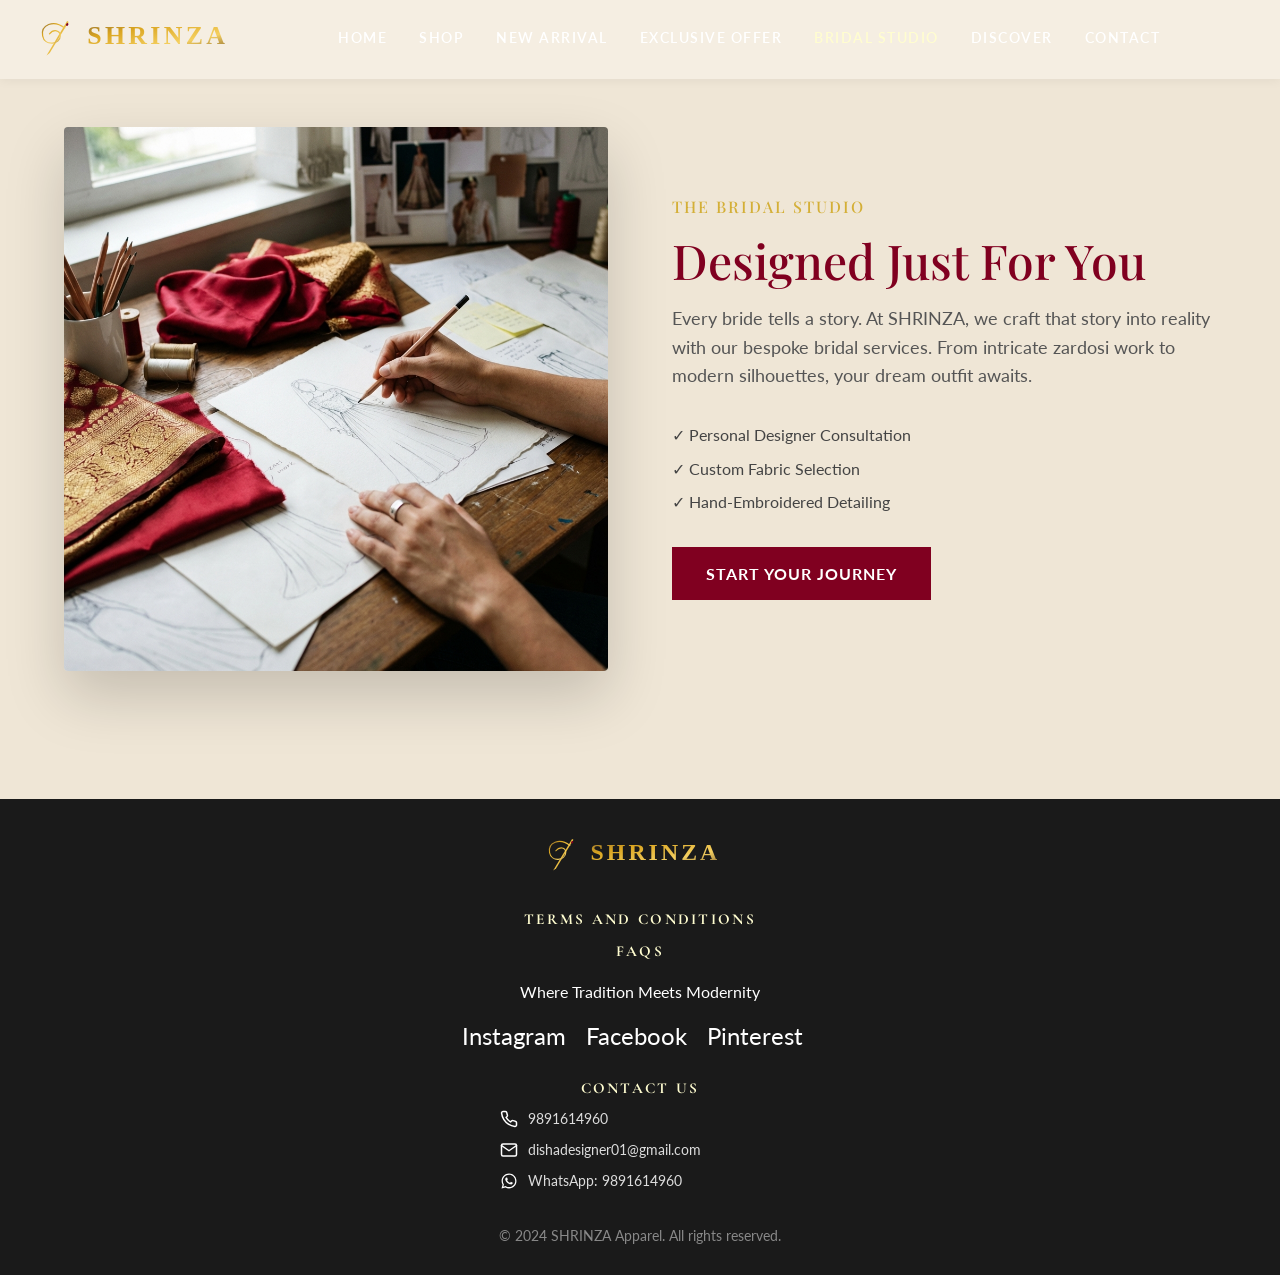
==== bridal-studio.html @ 2bb7f255 "add more images" ====
<!DOCTYPE html>
<html lang="en">

<head>
    <meta charset="UTF-8">
    <meta name="viewport" content="width=device-width, initial-scale=1.0">
    <title>SHRINZA | Bridal Studio</title>
    <meta name="description"
        content="The SHRINZA Bridal Studio — bespoke bridal couture designed just for you, from personal consultation to hand-embroidered detailing.">
    <link rel="stylesheet" href="styles/style.css">
</head>

<body>

    <!-- Navbar -->
    <nav class="navbar">
        <div class="navbar-top">
        <a href="index.html" class="logo-wrapper" style="text-decoration: none;">
            <div id="navbar-logo-svg-holder">
                <svg class="logo-symbol" viewBox="43 0 522 150" aria-label="SHRINZA Logo">
                    <defs>
                        <linearGradient id="logoGoldNav" x1="0%" y1="0%" x2="100%" y2="100%">
                            <stop offset="0%" stop-color="#8E6E34" />
                            <stop offset="30%" stop-color="#DAA520" />
                            <stop offset="70%" stop-color="#F5D061" />
                            <stop offset="100%" stop-color="#8E6E34" />
                        </linearGradient>
                    </defs>
                    <g transform="translate(28 15) scale(2.35)">
                        <path d="M42 7 L21 42 L24.2 39.7 L43.5 7.8 Z" fill="url(#logoGoldNav)" />
                        <ellipse cx="42.1" cy="10.5" rx="1.1" ry="1.5" fill="#800020"
                            transform="rotate(31 42.1 10.5)" />
                        <path d="M39.5 14 C28 5,15 11,17 22 C19 33,35 31,35 22 C35 16,28 15,24 20" fill="none"
                            stroke="url(#logoGoldNav)" stroke-width="1.25" stroke-linecap="round" />
                    </g>
                    <text x="175" y="86" fill="url(#logoGoldNav)" font-family="Georgia, 'Times New Roman', serif"
                        font-size="62" font-weight="600" letter-spacing="8">SHRINZA</text>
                    <path d="M182 105 L545 105" stroke="url(#logoGoldNav)" stroke-width="1.3" stroke-linecap="round"
                        opacity="0.75" />
                </svg>
            </div>
        </a>
        <div class="nav-links">
            <a href="index.html#hero">Home</a>
            <a href="index.html#featured">SHOP</a>
            <a href="index.html#featured">New Arrival</a>
            <a href="index.html#featured">Exclusive Offer</a>
            <a href="bridal-studio.html" class="active-link">Bridal Studio</a>
            <a href="discover.html">Discover</a>
            <a href="index.html#footer">Contact</a>
        </div>
        </div>
    </nav>

    <!-- Bridal Studio -->
    <section class="bridal-section" style="padding-top: 3rem;">
        <div class="bridal-image-container">
            <img src="assets/bridal-specialty.png" alt="Custom Bridal Design" class="bridal-image">
        </div>
        <div class="bridal-content">
            <h4 class="text-gold" style="letter-spacing: 2px; text-transform: uppercase;">The Bridal Studio</h4>
            <h2 class="text-burgundy" style="font-size: 3rem; margin: 1rem 0;">Designed Just For You</h2>
            <p style="margin-bottom: 2rem; font-size: 1.1rem; color: #555;">
                Every bride tells a story. At SHRINZA, we craft that story into reality with our bespoke bridal
                services.
                From intricate zardosi work to modern silhouettes, your dream outfit awaits.
            </p>
            <ul style="margin-bottom: 2rem; color: #444;">
                <li style="margin-bottom: 0.5rem;">✓ Personal Designer Consultation</li>
                <li style="margin-bottom: 0.5rem;">✓ Custom Fabric Selection</li>
                <li style="margin-bottom: 0.5rem;">✓ Hand-Embroidered Detailing</li>
            </ul>
            <a href="index.html#start-consultation" class="btn btn-primary">Start Your Journey</a>
        </div>
    </section>

    <!-- Footer -->
    <footer id="footer">
        <div class="footer-logo-center">
            <div class="logo-wrapper logo-footer">
                <div id="footer-logo-svg-holder">
                    <svg class="logo-symbol" viewBox="43 0 522 150" aria-label="SHRINZA Logo">
                        <defs>
                            <linearGradient id="logoGoldFooter" x1="0%" y1="0%" x2="100%" y2="100%">
                                <stop offset="0%" stop-color="#8E6E34" />
                                <stop offset="30%" stop-color="#DAA520" />
                                <stop offset="70%" stop-color="#F5D061" />
                                <stop offset="100%" stop-color="#8E6E34" />
                            </linearGradient>
                        </defs>
                        <g transform="translate(28 15) scale(2.35)">
                            <path d="M42 7 L21 42 L24.2 39.7 L43.5 7.8 Z" fill="url(#logoGoldFooter)" />
                            <ellipse cx="42.1" cy="10.5" rx="1.1" ry="1.5" fill="#800020"
                                transform="rotate(31 42.1 10.5)" />
                            <path d="M39.5 14 C28 5,15 11,17 22 C19 33,35 31,35 22 C35 16,28 15,24 20" fill="none"
                                stroke="url(#logoGoldFooter)" stroke-width="1.25" stroke-linecap="round" />
                        </g>
                        <text x="175" y="86" fill="url(#logoGoldFooter)"
                            font-family="Georgia, 'Times New Roman', serif" font-size="62" font-weight="600"
                            letter-spacing="8">SHRINZA</text>
                        <path d="M182 105 L545 105" stroke="url(#logoGoldFooter)" stroke-width="1.3"
                            stroke-linecap="round" opacity="0.75" />
                    </svg>
                </div>
            </div>
        </div>

        <div class="container">
            <div class="footer-legal-links">
                <a href="#">Terms and Conditions</a>
                <a href="#">FAQs</a>
            </div>
            <p>Where Tradition Meets Modernity</p>

            <div class="social-links">
                <a href="#">Instagram</a>
                <a href="#">Facebook</a>
                <a href="#">Pinterest</a>
            </div>

            <div class="footer-contact" style="max-width: 280px; margin: 1.5rem auto 0;">
                <h4>Contact Us</h4>
                <a href="tel:+919891614960" class="footer-contact-item">
                    <svg viewBox="0 0 24 24" width="18" height="18" fill="none" stroke="currentColor"
                        stroke-width="2" stroke-linecap="round" stroke-linejoin="round">
                        <path
                            d="M22 16.92v3a2 2 0 0 1-2.18 2 19.79 19.79 0 0 1-8.63-3.07 19.5 19.5 0 0 1-6-6 19.79 19.79 0 0 1-3.07-8.67A2 2 0 0 1 4.11 2h3a2 2 0 0 1 2 1.72c.127.96.361 1.903.7 2.81a2 2 0 0 1-.45 2.11L8.09 9.91a16 16 0 0 0 6 6l1.27-1.27a2 2 0 0 1 2.11-.45c.907.339 1.85.573 2.81.7A2 2 0 0 1 22 16.92z">
                        </path>
                    </svg>
                    <span>9891614960</span>
                </a>
                <a href="mailto:dishadesigner01@gmail.com" class="footer-contact-item">
                    <svg viewBox="0 0 24 24" width="18" height="18" fill="none" stroke="currentColor"
                        stroke-width="2" stroke-linecap="round" stroke-linejoin="round">
                        <path d="M4 4h16c1.1 0 2 .9 2 2v12c0 1.1-.9 2-2 2H4c-1.1 0-2-.9-2-2V6c0-1.1.9-2 2-2z"></path>
                        <polyline points="22,6 12,13 2,6"></polyline>
                    </svg>
                    <span>dishadesigner01@gmail.com</span>
                </a>
                <a href="https://wa.me/919891614960" class="footer-contact-item" target="_blank" rel="noopener">
                    <svg viewBox="0 0 24 24" width="18" height="18" fill="currentColor">
                        <path
                            d="M12.04 2C6.58 2 2.13 6.45 2.13 11.91c0 1.75.46 3.48 1.32 4.99L2 22l5.25-1.38a9.9 9.9 0 0 0 4.79 1.22h.01c5.46 0 9.91-4.45 9.91-9.91C21.96 6.45 17.5 2 12.04 2zm0 18.15h-.01a8.2 8.2 0 0 1-4.19-1.15l-.3-.18-3.12.82.83-3.04-.19-.31a8.2 8.2 0 0 1-1.26-4.38c0-4.54 3.7-8.24 8.25-8.24 2.2 0 4.27.86 5.83 2.42a8.18 8.18 0 0 1 2.41 5.83c0 4.55-3.7 8.24-8.25 8.24zm4.52-6.16c-.25-.12-1.47-.72-1.7-.81-.23-.08-.39-.12-.56.12-.17.25-.64.81-.78.97-.15.17-.29.19-.54.06-.25-.12-1.04-.38-1.99-1.22-.74-.66-1.23-1.46-1.38-1.71-.15-.25-.02-.38.11-.51.11-.11.25-.29.37-.43.12-.15.16-.25.25-.42.08-.17.04-.31-.02-.43-.06-.12-.56-1.34-.76-1.84-.2-.48-.4-.42-.56-.42h-.48c-.17 0-.43.06-.66.31-.23.25-.86.84-.86 2.05 0 1.21.88 2.38 1 2.55.12.17 1.74 2.65 4.21 3.72.59.25 1.05.4 1.41.51.59.19 1.13.16 1.56.1.48-.07 1.47-.6 1.68-1.18.21-.58.21-1.08.15-1.18-.06-.1-.23-.16-.48-.28z">
                        </path>
                    </svg>
                    <span>WhatsApp: 9891614960</span>
                </a>
            </div>

            <p style="font-size: 0.9rem; color: #888; margin-top: 2rem;">&copy; 2024 SHRINZA Apparel. All rights
                reserved.</p>
        </div>
    </footer>

</body>

</html>
---- styles/style.css ----
/* Font Imports */
@import url('https://fonts.googleapis.com/css2?family=Dancing+Script:wght@400;600;700&family=Pinyon+Script&family=Great+Vibes&family=Bodoni+Moda:ital,opsz,wght@0,6..96,400;0,6..96,500;0,6..96,600;0,6..96,700;1,6..96,400&family=Bodoni+Moda+SC:opsz,wght@6..96,400;6..96,500;6..96,700&family=Cinzel:wght@400;600;700&family=Cormorant+Garamond:ital,wght@0,300;0,400;0,500;0,600;0,700;1,400&family=Lato:ital,wght@0,300;0,400;0,700;1,400&family=Playfair+Display:ital,wght@0,400;0,600;0,700;1,400&display=swap');

:root {
    /* Color Palette */
    --color-primary: #800020;
    /* Deep Burgundy */
    --color-primary-dark: #5a0016;
    --color-accent: #D4AF37;
    /* Gold */
    --color-cream: #FFFDD0;
    --color-white: #FFFFFF;
    --color-ivory: #F5EEE2;
    /* Warm editorial canvas */
    --color-text-dark: #1A1A1A;
    --color-text-light: #F5F5F5;
    --color-grey-light: #EFE6D6;

    /* Spacing */
    --spacing-xs: 0.5rem;
    --spacing-sm: 1rem;
    --spacing-md: 2rem;
    --spacing-lg: 4rem;
    --spacing-xl: 8rem;

    /* Typography */
    --font-heading: 'Playfair Display', serif;
    --font-body: 'Lato', sans-serif;
    --font-brand: 'Cormorant Garamond', serif;

    /* Transitions */
    --transition-standard: all 0.3s ease;
}

* {
    margin: 0;
    padding: 0;
    box-sizing: border-box;
}

body {
    font-family: var(--font-body);
    color: var(--color-text-dark);
    line-height: 1.6;
    background-color: var(--color-ivory);
    overflow-x: hidden;
}

h1,
h2,
h3,
h4,
h5,
h6 {
    font-family: var(--font-heading);
    font-weight: 500;
    color: var(--color-text-dark);
    line-height: 1.2;
}

a {
    text-decoration: none;
    color: inherit;
    transition: var(--transition-standard);
}

ul {
    list-style: none;
}

img {
    max-width: 100%;
    display: block;
}

/* --- Layout Utilities --- */
.container {
    max-width: 1200px;
    margin: 0 auto;
    padding: 0 var(--spacing-sm);
}

.section {
    padding: var(--spacing-xl) 0;
}

.text-center {
    text-align: center;
}

.text-gold {
    color: var(--color-accent);
}

.text-burgundy {
    color: var(--color-primary);
}

/* --- Components --- */
.btn {
    display: inline-block;
    padding: 0.75rem 2rem;
    font-family: var(--font-body);
    font-weight: 700;
    text-transform: uppercase;
    letter-spacing: 1px;
    border: 2px solid transparent;
    cursor: pointer;
    transition: var(--transition-standard);
}

.btn-primary {
    background-color: var(--color-primary);
    color: var(--color-white);
    border-color: var(--color-primary);
}

.btn-primary:hover {
    background-color: transparent;
    color: var(--color-primary);
}

.btn-outline {
    background-color: transparent;
    color: var(--color-white);
    border-color: var(--color-white);
}

.btn-outline:hover {
    background-color: var(--color-white);
    color: var(--color-text-dark);
}

.btn-gold {
    background-color: var(--color-accent);
    color: var(--color-white);
}

.btn-gold:hover {
    background-color: #bfa13f;
}

/* Plain underlined text link (no filled box) used for the hero and Discover CTAs */
.cta-text-link {
    display: inline-block;
    font-family: var(--font-body);
    font-weight: 700;
    font-size: 0.85rem;
    text-transform: uppercase;
    letter-spacing: 2px;
    color: var(--color-primary);
    border-bottom: 1px solid currentColor;
    padding-bottom: 0.3rem;
    transition: var(--transition-standard);
}

.cta-text-link:hover {
    color: var(--color-primary-dark);
}

.cta-text-link-light {
    color: var(--color-white);
}

.cta-text-link-light:hover {
    color: var(--color-cream);
}

/* --- Announcement Bar --- */
.announcement-bar {
    background-color: var(--color-text-dark);
    color: var(--color-white);
    text-align: center;
    padding: 0.6rem 1rem;
    font-family: var(--font-body);
    font-size: 0.8rem;
    font-weight: 700;
    letter-spacing: 1.5px;
    text-transform: uppercase;
}

/* --- Navigation --- */
.navbar {
    display: flex;
    flex-direction: column;
    padding: 0.5rem var(--spacing-md);
    background-color: transparent;
    position: sticky;
    top: 0;
    z-index: 1000;
    box-shadow: 0 2px 10px rgba(0, 0, 0, 0.05);
}

.hero .navbar {
    position: absolute;
    top: 0;
    left: 0;
    width: 100%;
    z-index: 20;
    box-shadow: none;
}

.navbar-top {
    display: grid;
    grid-template-columns: auto 1fr auto;
    align-items: center;
    width: 100%;
}

.navbar-top .nav-actions {
    grid-column: 3;
    justify-self: end;
}

.navbar-top .logo-wrapper {
    grid-column: 1;
    justify-self: start;
}

.navbar-top .nav-links {
    grid-column: 2;
    justify-self: center;
    margin-top: 0;
}

/* --- Logo Wrapper & Styling --- */
.logo-wrapper {
    display: flex;
    flex-direction: column;
    align-items: flex-start;
    gap: 0.1rem;
    text-decoration: none;
    cursor: pointer;
}

.logo-symbol {
    display: block;
    transition: transform 0.5s cubic-bezier(0.25, 1, 0.5, 1);
}

.logo-wrapper:hover .logo-symbol {
    transform: scale(1.02);
}

.logo-thread {
    stroke-dasharray: 120;
    stroke-dashoffset: 0;
    transition: stroke-dashoffset 0.8s ease-in-out;
}

.logo-wrapper:hover .logo-thread {
    stroke-dashoffset: -35;
}

.logo-letter {
    transition: stroke-width 0.3s ease;
}

.logo-wrapper:hover .logo-letter {
    stroke-width: 3.2px;
}

.logo-text {
    display: flex;
    flex-direction: column;
    line-height: 1;
    width: 100%;
}

.logo-tagline {
    font-family: var(--font-brand);
    font-size: 0.68rem;
    font-weight: 800;
    -webkit-text-stroke: 0.15px currentColor;
    text-shadow: 0 0 0.2px currentColor;
    font-variant: small-caps;
    letter-spacing: 0.28em;
    text-transform: none;
    color: var(--color-primary);
    margin: 0.2rem 0 0 0.12rem;
    line-height: 0.9;
    opacity: 0.95;
}

/* --- Opening Flash Screen --- */
.splash-screen {
    position: fixed;
    inset: 0;
    z-index: 2000;
    display: grid;
    place-items: center;
    background: radial-gradient(circle at center, #95032d 0%, var(--color-primary) 48%, #4d0013 100%);
    transition: opacity 0.65s ease, visibility 0.65s ease;
}

.splash-screen.is-hidden {
    opacity: 0;
    visibility: hidden;
}

.splash-content {
    display: flex;
    flex-direction: column;
    align-items: center;
    gap: 1.15rem;
    animation: splash-reveal 0.8s ease-out both;
}

.splash-logo {
    width: clamp(360px, 48vw, 760px);
    height: auto;
    aspect-ratio: 522 / 150;
}

.splash-logo-svg {
    width: 100%;
    height: 100%;
    display: block;
}

/* Needle appears first, centered on screen... */
.splash-logo-needle-group {
    opacity: 0;
    transform: translateX(207px) scale(0.85);
    transform-origin: 50% 50%;
    animation: splash-needle-reveal 1.5s ease-out 0.2s forwards;
}

/* ...then the SHRINZA wordmark transitions in as the needle shifts left to make room */
.splash-logo-text-group {
    opacity: 0;
    animation: splash-text-reveal 0.7s ease-out 1s forwards;
}

@keyframes splash-needle-reveal {
    0% {
        opacity: 0;
        transform: translateX(207px) scale(0.85);
    }

    53% {
        opacity: 1;
        transform: translateX(207px) scale(1);
    }

    100% {
        opacity: 1;
        transform: translateX(0) scale(1);
    }
}

@keyframes splash-text-reveal {
    from {
        opacity: 0;
        transform: translateX(-6px);
    }

    to {
        opacity: 1;
        transform: translateX(0);
    }
}

.splash-content p {
    color: var(--color-cream);
    font-family: var(--font-brand);
    font-size: clamp(1.4rem, 3.6vw, 2.4rem);
    font-weight: 700;
    font-variant: small-caps;
    letter-spacing: 0.38em;
    margin-left: 0.38em;
}

.splash-line {
    width: 112px;
    height: 1px;
    background: linear-gradient(90deg, transparent, var(--color-accent), transparent);
}

@keyframes splash-reveal {
    from {
        opacity: 0;
        transform: translateY(12px) scale(0.97);
    }

    to {
        opacity: 1;
        transform: translateY(0) scale(1);
    }
}

/* Footer Logo adjustments */
.logo-footer {
    align-items: flex-start;
    margin-bottom: 1.5rem;
}

.logo-footer .logo-tagline {
    color: var(--color-accent);
    text-align: left;
    margin-left: 0;
}

.logo-footer .logo-tagline {
    font-size: 0.76rem;
    color: var(--color-accent);
}

.nav-links {
    display: flex;
    justify-content: center;
    gap: var(--spacing-md);
    margin-top: 0.35rem;
}

.nav-links a {
    font-weight: 600;
    font-size: 0.85rem;
    letter-spacing: 1.5px;
    text-transform: uppercase;
    color: var(--color-white);
}

.nav-links a:hover,
.nav-links a.active-link {
    color: var(--color-cream);
}

.nav-actions {
    display: flex;
    align-items: center;
    gap: 1.5rem;
}

/* --- Hero Section --- */
.hero {
    height: 90vh;
    background-position: center;
    background-size: cover;
    background-repeat: no-repeat;
    display: flex;
    align-items: center;
    justify-content: center;
    text-align: center;
    color: var(--color-white);
    position: relative;
    background-color: #222;
    /* Fallback */
}

.hero-overlay {
    position: absolute;
    top: 0;
    left: 0;
    width: 100%;
    height: 100%;
    background: rgba(0, 0, 0, 0.4);
}

.hero-whatsapp-link {
    position: fixed;
    bottom: 1.5rem;
    right: 1.5rem;
    z-index: 900;
    width: 48px;
    height: 48px;
    border-radius: 50%;
    background-color: #25D366;
    color: var(--color-white);
    display: flex;
    align-items: center;
    justify-content: center;
    box-shadow: 0 4px 14px rgba(0, 0, 0, 0.3);
    transition: var(--transition-standard);
}

.hero-whatsapp-link:hover {
    transform: scale(1.08);
    box-shadow: 0 6px 18px rgba(0, 0, 0, 0.35);
}

.hero-content {
    position: relative;
    z-index: 1;
    max-width: 800px;
    padding: var(--spacing-sm);
    animation: fadeIn 1.5s ease-out;
}

.hero h1 {
    font-size: 3.5rem;
    margin-bottom: var(--spacing-sm);
    color: var(--color-cream);
}

.hero p {
    font-size: 1.2rem;
    margin-bottom: var(--spacing-md);
    font-style: italic;
}

/* --- Shop by Category --- */
#categories.section {
    padding-top: 0.5rem;
}

#featured.section {
    padding: 0;
}

/* --- Brand Video --- */
.brand-video-wrapper {
    display: inline-block;
    position: relative;
    line-height: 0;
}

.brand-video {
    height: 88vh;
    max-height: 950px;
    width: auto;
    max-width: 100%;
    aspect-ratio: 9 / 16;
    border-radius: 4px;
    box-shadow: 0 25px 60px rgba(0, 0, 0, 0.18);
    background-color: #000;
}

@media (max-width: 600px) {
    .brand-video {
        height: auto;
        width: 100%;
    }
}

/* --- Bestsellers --- */
.bestseller-grid {
    display: grid;
    grid-template-columns: repeat(auto-fit, minmax(260px, 1fr));
    gap: var(--spacing-md);
}

.bestseller-card {
    position: relative;
    max-width: 300px;
    margin: 0;
    border-radius: 4px;
    overflow: hidden;
    box-shadow: 0 20px 50px rgba(0, 0, 0, 0.15);
}

.bestseller-image {
    width: 100%;
    height: auto;
    display: block;
}

.bestseller-image.bestseller-crop {
    height: auto;
    aspect-ratio: 2 / 3;
    object-fit: cover;
    object-position: center;
}

.bestseller-feature-card {
    max-width: 480px;
    grid-column: span 2;
}

.bestseller-craft-note {
    display: flex;
    flex-direction: column;
    justify-content: center;
    max-width: 480px;
    grid-column: span 2;
    padding: var(--spacing-md);
}

.bestseller-craft-note h3 {
    color: var(--color-primary);
    text-transform: uppercase;
    font-size: 1.7rem;
    font-weight: 700;
    letter-spacing: 1px;
    margin-bottom: 1.25rem;
}

.bestseller-craft-note p {
    color: #555;
    font-size: 1.1rem;
    line-height: 1.8;
    margin-bottom: 1.25rem;
}

@media (max-width: 700px) {
    .bestseller-feature-card,
    .bestseller-craft-note {
        grid-column: span 1;
    }
}

.bestseller-craft-note p:last-child {
    margin-bottom: 0;
}

.bestseller-badge {
    position: absolute;
    top: 0;
    left: 0;
    background-color: #000;
    padding: 0.25rem 0.6rem;
    color: var(--color-white);
    font-family: var(--font-heading);
    font-size: 0.6rem;
    font-weight: 700;
    letter-spacing: 1px;
    text-transform: uppercase;
}

.bestseller-quickview {
    position: absolute;
    bottom: 0;
    left: 0;
    width: 100%;
    background-color: #000;
    color: var(--color-white);
    text-align: center;
    padding: 0.75rem;
    font-family: var(--font-body);
    font-size: 0.8rem;
    font-weight: 700;
    letter-spacing: 1.5px;
    text-transform: uppercase;
    border: none;
    cursor: pointer;
    opacity: 0;
    pointer-events: none;
    transition: var(--transition-standard);
}

.bestseller-card:hover .bestseller-quickview {
    opacity: 1;
    pointer-events: auto;
}

.bestseller-quickview:hover {
    background-color: var(--color-primary);
}

.category-grid {
    display: grid;
    grid-template-columns: repeat(auto-fit, minmax(260px, 1fr));
    gap: var(--spacing-md);
    margin-top: var(--spacing-md);
}

.category-card {
    position: relative;
    display: block;
    height: 420px;
    overflow: hidden;
    border-radius: 4px;
}

.category-image {
    width: 100%;
    height: 100%;
    object-fit: cover;
    transition: transform 0.7s cubic-bezier(0.25, 1, 0.5, 1);
}

.category-card:hover .category-image {
    transform: scale(1.06);
}

.category-overlay {
    position: absolute;
    inset: 0;
    background: linear-gradient(to top, rgba(0, 0, 0, 0.65) 0%, rgba(0, 0, 0, 0) 55%);
    display: flex;
    align-items: flex-end;
    justify-content: center;
    padding-bottom: 1.75rem;
}

.category-overlay h3 {
    color: var(--color-white);
    font-size: 1.35rem;
    letter-spacing: 2px;
    text-transform: uppercase;
    font-weight: 400;
}

/* Evening Wear tile holds two garments side by side */
.category-split-images {
    display: flex;
    width: 100%;
    height: 100%;
}

.category-split-images .category-image {
    width: 50%;
    height: 100%;
    object-fit: cover;
}

/* --- Featured Collection --- */
.collection-grid {
    display: grid;
    grid-template-columns: repeat(auto-fit, minmax(280px, 1fr));
    gap: var(--spacing-md);
    margin-top: var(--spacing-md);
}

.product-card {
    background: transparent;
    transition: var(--transition-standard);
    overflow: hidden;
}

.product-card:hover {
    box-shadow: 0 12px 28px rgba(0, 0, 0, 0.06);
    transform: translateY(-5px);
}

.product-image {
    height: 350px;
    width: 100%;
    object-fit: cover;
    background-color: #f0f0f0;
}

.product-info {
    padding: var(--spacing-sm);
    text-align: center;
}

.product-title {
    font-size: 1.1rem;
    margin-bottom: var(--spacing-xs);
    font-weight: 600;
}

.product-price {
    color: var(--color-primary);
    font-weight: 700;
}

/* --- Bridal Specialty --- */
.bridal-section {
    background-color: var(--color-grey-light);
    display: flex;
    align-items: center;
    gap: var(--spacing-lg);
    padding: var(--spacing-xl) var(--spacing-lg);
}

.bridal-content {
    flex: 1;
}

.bridal-image-container {
    flex: 1;
}

.bridal-image {
    border-radius: 4px;
    box-shadow: 0 25px 60px rgba(0, 0, 0, 0.18);
}

/* --- Footer --- */
footer {
    background-color: var(--color-text-dark);
    color: var(--color-white);
    padding: 1.75rem 0;
    text-align: center;
}

.footer-logo-center {
    text-align: center;
    margin-bottom: 1rem;
}

.footer-logo-center .logo-footer {
    display: inline-flex;
    margin-bottom: 0;
}

.footer-grid {
    display: flex;
    justify-content: space-between;
    align-items: flex-start;
    gap: var(--spacing-md);
    text-align: left;
    flex-wrap: wrap;
}

.footer-brand {
    flex: 1;
    min-width: 240px;
}

.footer-legal-links {
    display: flex;
    flex-direction: column;
    align-items: center;
    gap: 0.5rem;
    margin-bottom: 1rem;
}

.footer-brand .footer-legal-links {
    align-items: flex-start;
}

.footer-legal-links a {
    color: var(--color-cream);
    font-family: var(--font-brand);
    font-size: 0.95rem;
    font-weight: 700;
    letter-spacing: 0.15em;
    text-transform: uppercase;
}

.footer-legal-links a:hover {
    color: var(--color-white);
}

.footer-tagline {
    color: rgba(255, 255, 255, 0.75);
    margin-bottom: 0.4rem;
}

.social-links {
    margin: 0.75rem 0 0;
}

.social-links a {
    margin: 0 var(--spacing-sm) 0 0;
    font-size: 1.5rem;
    color: var(--color-white);
}

.social-links a:hover {
    color: var(--color-cream);
}

/* Contact Us — between the brand and newsletter columns in the footer */
.footer-contact {
    flex: 1;
    min-width: 220px;
}

.footer-contact h4 {
    color: var(--color-cream);
    font-family: var(--font-brand);
    font-size: 0.95rem;
    font-weight: 700;
    letter-spacing: 0.15em;
    text-transform: uppercase;
    margin-bottom: 0.6rem;
}

.footer-contact-item {
    display: flex;
    align-items: center;
    gap: 0.65rem;
    color: rgba(255, 255, 255, 0.85);
    font-size: 0.9rem;
    margin-bottom: 0.5rem;
}

.footer-contact-item svg {
    flex-shrink: 0;
    color: var(--color-white);
}

.footer-contact-item:hover {
    color: var(--color-cream);
}

/* Newsletter — beside the social links in the footer */
.footer-newsletter {
    flex: 1;
    min-width: 260px;
    max-width: 380px;
}

.footer-newsletter h4 {
    color: var(--color-cream);
    font-family: var(--font-brand);
    font-size: 0.95rem;
    font-weight: 700;
    letter-spacing: 0.15em;
    text-transform: uppercase;
    margin-bottom: 0.5rem;
}

.footer-newsletter p {
    color: rgba(255, 255, 255, 0.75);
    font-size: 0.85rem;
    line-height: 1.4;
    margin-bottom: 0.75rem;
}

.footer-newsletter-form {
    display: flex;
    gap: 0.75rem;
}

.footer-newsletter-form input {
    flex: 1;
    min-width: 0;
    padding: 0.7rem 0.9rem;
    border: 1px solid rgba(255, 255, 255, 0.25);
    border-radius: 3px;
    background: rgba(255, 255, 255, 0.08);
    color: var(--color-white);
    font-family: var(--font-body);
    font-size: 0.85rem;
    outline: none;
}

.footer-newsletter-form input::placeholder {
    color: rgba(255, 255, 255, 0.5);
}

.footer-newsletter-form input:focus {
    border-color: var(--color-cream);
}

.footer-newsletter-form button {
    padding: 0.7rem 1.1rem;
    font-size: 0.75rem;
    white-space: nowrap;
}

.footer-newsletter-success {
    color: var(--color-cream);
    font-size: 0.85rem;
    font-weight: 600;
}

.footer-copyright {
    text-align: center;
    font-size: 0.85rem;
    color: #888;
    margin-top: 1.5rem;
}

@media (max-width: 700px) {
    .footer-grid {
        flex-direction: column;
        align-items: center;
        text-align: center;
    }

    .footer-brand {
        display: flex;
        flex-direction: column;
        align-items: center;
    }

    .footer-brand .logo-footer {
        align-items: center;
    }

    .footer-brand .logo-footer .logo-tagline {
        text-align: center;
    }

    .footer-newsletter-form {
        flex-direction: column;
    }

    .footer-contact-item {
        justify-content: center;
    }
}

/* --- Animations --- */
@keyframes fadeIn {
    from {
        opacity: 0;
        transform: translateY(20px);
    }

    to {
        opacity: 1;
        transform: translateY(0);
    }
}

/* --- Mobile --- */
@media (max-width: 768px) {
    .hero h1 {
        font-size: 2.5rem;
    }

    .nav-links {
        display: none;
    }

    /* Mobile menu simplified */
    .bridal-section {
        flex-direction: column;
        padding: var(--spacing-md);
    }

    .bridal-image {
        box-shadow: 0 15px 35px rgba(0, 0, 0, 0.18);
    }
}

/* --- E-commerce & Modals Styling --- */

/* Navigation Actions & Cart Badge */
.nav-icon-btn {
    background: none;
    border: none;
    cursor: pointer;
    color: var(--color-white);
    position: relative;
    padding: 0.25rem;
    display: flex;
    align-items: center;
    justify-content: center;
    transition: var(--transition-standard);
}

.nav-icon-btn:hover {
    color: var(--color-cream);
}

.cart-badge {
    position: absolute;
    top: -5px;
    right: -8px;
    background-color: var(--color-primary);
    color: var(--color-white);
    font-size: 0.7rem;
    font-weight: 700;
    width: 18px;
    height: 18px;
    border-radius: 50%;
    display: flex;
    align-items: center;
    justify-content: center;
    border: 2px solid var(--color-white);
}

/* Account Menu (login/signup, session panel) */
.account-menu {
    position: relative;
}

.account-panel {
    position: absolute;
    top: calc(100% + 0.75rem);
    right: -0.5rem;
    width: 260px;
    background-color: var(--color-white);
    border-radius: 6px;
    box-shadow: 0 15px 40px rgba(0, 0, 0, 0.15);
    padding: 1.25rem;
    opacity: 0;
    visibility: hidden;
    transform: translateY(-8px);
    transition: opacity 0.25s ease, transform 0.25s ease, visibility 0.25s;
    z-index: 1010;
}

.account-panel.open {
    opacity: 1;
    visibility: visible;
    transform: translateY(0);
}

.account-panel-content p {
    font-size: 0.85rem;
    color: #555;
    margin-bottom: 0.9rem;
    line-height: 1.5;
}

.account-panel-id {
    color: var(--color-text-dark) !important;
}

.account-panel-id strong {
    color: var(--color-primary);
    font-family: var(--font-heading);
    font-size: 1rem;
}

.account-panel-mobile {
    font-weight: 600;
}

.account-panel-name {
    font-family: var(--font-heading);
    font-size: 1.05rem;
    font-weight: 700;
    color: var(--color-text-dark) !important;
    margin-bottom: 0.4rem !important;
}

.account-panel-orders-link {
    margin-bottom: 0.6rem;
}

/* Auth (OTP) Modal & Checkout Details form */
.auth-form.hidden {
    display: none;
}

.auth-switch {
    text-align: center;
    font-size: 0.85rem;
    color: #777;
    margin-top: 1.2rem;
}

.auth-switch a {
    color: var(--color-primary);
    font-weight: 700;
}

/* Search Modal */
.search-modal .modal-content {
    max-width: 500px;
}

.search-suggestions {
    margin-top: 1.5rem;
    text-align: center;
}

.search-suggestions-label {
    font-size: 0.75rem;
    text-transform: uppercase;
    letter-spacing: 1px;
    color: #999;
    margin-bottom: 0.75rem;
}

.search-suggestions-chips {
    display: flex;
    justify-content: center;
    flex-wrap: wrap;
    gap: 0.6rem;
}

.search-chip {
    background: none;
    border: 1px solid rgba(128, 0, 32, 0.25);
    color: var(--color-primary);
    padding: 0.4rem 1rem;
    border-radius: 20px;
    font-size: 0.8rem;
    font-weight: 600;
    cursor: pointer;
    transition: var(--transition-standard);
}

.search-chip:hover {
    background-color: var(--color-primary);
    color: var(--color-white);
    border-color: var(--color-primary);
}

.search-no-results {
    text-align: center;
    color: #888;
    font-size: 0.9rem;
    margin-top: 1.2rem;
}

.auth-otp-hint {
    font-size: 0.9rem;
    color: #555;
    margin-bottom: 0.5rem;
}

.auth-otp-demo {
    font-size: 0.85rem;
    font-weight: 700;
    color: var(--color-primary);
    background-color: rgba(212, 175, 55, 0.1);
    border: 1px dashed var(--color-accent);
    border-radius: 3px;
    padding: 0.6rem 0.8rem;
    margin-bottom: 1.2rem;
}

.auth-otp-error {
    color: #c62828;
    font-size: 0.85rem;
    margin: -0.6rem 0 1rem;
}

.auth-resend {
    text-align: center;
    font-size: 0.85rem;
    color: #777;
    margin-top: 1.2rem;
}

.auth-resend a {
    color: var(--color-primary);
    font-weight: 700;
}

/* Category Filters */
.filter-container {
    display: flex;
    justify-content: center;
    gap: 1rem;
    margin-bottom: 3rem;
}

.filter-btn {
    background: none;
    border: 1px solid rgba(128, 0, 32, 0.2);
    padding: 0.5rem 1.5rem;
    font-family: var(--font-body);
    font-size: 0.9rem;
    font-weight: 600;
    text-transform: uppercase;
    letter-spacing: 1px;
    color: var(--color-primary);
    cursor: pointer;
    transition: var(--transition-standard);
    border-radius: 20px;
}

.filter-btn.active,
.filter-btn:hover {
    background-color: var(--color-primary);
    color: var(--color-white);
    border-color: var(--color-primary);
}

/* Product Card Improvements */
.product-image-wrapper {
    position: relative;
    overflow: hidden;
    height: 350px;
    background-color: #f7f7f7;
}

.product-image-wrapper .product-image {
    width: 100%;
    height: 100%;
    object-fit: cover;
    transition: transform 0.8s cubic-bezier(0.25, 1, 0.5, 1);
}

.product-card:hover .product-image {
    transform: scale(1.08);
}

.favorite-toggle-btn {
    position: absolute;
    top: 0.75rem;
    right: 0.75rem;
    width: 34px;
    height: 34px;
    border-radius: 50%;
    background: rgba(255, 255, 255, 0.85);
    border: none;
    display: flex;
    align-items: center;
    justify-content: center;
    color: var(--color-text-dark);
    cursor: pointer;
    z-index: 2;
    box-shadow: 0 2px 8px rgba(0, 0, 0, 0.12);
    transition: var(--transition-standard);
}

.favorite-toggle-btn:hover {
    color: var(--color-primary);
    transform: scale(1.08);
}

.favorite-toggle-btn.active {
    color: var(--color-primary);
}

.favorite-toggle-btn.active svg {
    fill: currentColor;
}

.product-overlay {
    position: absolute;
    top: 0;
    left: 0;
    width: 100%;
    height: 100%;
    background: rgba(128, 0, 32, 0.15);
    backdrop-filter: blur(2px);
    display: flex;
    flex-direction: column;
    justify-content: center;
    align-items: center;
    gap: 1rem;
    opacity: 0;
    pointer-events: none;
    transition: opacity 0.4s ease;
}

.product-card:hover .product-overlay {
    opacity: 1;
    pointer-events: auto;
}

.product-overlay .btn {
    width: 170px;
    font-size: 0.75rem;
    padding: 0.6rem 0;
    box-shadow: 0 4px 15px rgba(0, 0, 0, 0.1);
}

.btn-quick-view {
    background-color: var(--color-white);
    color: var(--color-text-dark);
    border: none;
}

.btn-quick-view:hover {
    background-color: var(--color-accent);
    color: var(--color-white);
}

.btn-add-to-cart {
    background-color: var(--color-primary);
    color: var(--color-white);
    border: none;
}

.btn-add-to-cart:hover {
    background-color: var(--color-primary-dark);
}

/* Cart Drawer */
.cart-drawer {
    position: fixed;
    top: 0;
    right: -400px;
    width: 400px;
    height: 100%;
    background-color: var(--color-white);
    z-index: 1050;
    box-shadow: -5px 0 25px rgba(0, 0, 0, 0.15);
    display: flex;
    flex-direction: column;
    transition: right 0.4s cubic-bezier(0.25, 1, 0.5, 1);
}

.cart-drawer.open {
    right: 0;
}

.cart-drawer-header {
    display: flex;
    justify-content: space-between;
    align-items: center;
    padding: 1.5rem;
    border-bottom: 1px solid #eee;
}

.cart-drawer-header h3 {
    font-family: var(--font-heading);
    font-size: 1.4rem;
    color: var(--color-primary);
}

.close-btn {
    background: none;
    border: none;
    font-size: 2rem;
    cursor: pointer;
    color: #888;
    transition: var(--transition-standard);
    line-height: 1;
}

.close-btn:hover {
    color: var(--color-primary);
}

.cart-items-container {
    flex: 1;
    overflow-y: auto;
    padding: 1.5rem;
}

.cart-empty-message {
    text-align: center;
    color: #777;
    margin-top: var(--spacing-lg);
    font-style: italic;
}

.cart-item {
    display: flex;
    gap: 1rem;
    padding-bottom: 1.2rem;
    margin-bottom: 1.2rem;
    border-bottom: 1px solid #f5f5f5;
}

.cart-item-image {
    width: 70px;
    height: 90px;
    object-fit: cover;
    border-radius: 2px;
    background-color: #f7f7f7;
}

.cart-item-details {
    flex: 1;
    display: flex;
    flex-direction: column;
    justify-content: space-between;
}

.cart-item-name {
    font-family: var(--font-heading);
    font-size: 1rem;
    font-weight: 600;
}

.cart-item-meta {
    font-size: 0.8rem;
    color: #888;
    margin-top: 0.1rem;
}

.cart-item-pricing {
    display: flex;
    justify-content: space-between;
    align-items: center;
    margin-top: 0.5rem;
}

.cart-item-price {
    color: var(--color-primary);
    font-weight: 700;
    font-size: 0.95rem;
}

.cart-qty-control {
    display: flex;
    align-items: center;
    border: 1px solid #ddd;
    border-radius: 3px;
    overflow: hidden;
}

.cart-qty-btn {
    background: none;
    border: none;
    width: 25px;
    height: 25px;
    font-size: 0.85rem;
    cursor: pointer;
    transition: background-color 0.2s;
}

.cart-qty-btn:hover {
    background-color: #f0f0f0;
}

.cart-qty-val {
    width: 30px;
    text-align: center;
    font-size: 0.85rem;
    font-weight: 600;
}

.cart-summary {
    padding: 1.5rem;
    background-color: var(--color-grey-light);
    border-top: 1px solid #eee;
}

.summary-row {
    display: flex;
    justify-content: space-between;
    font-weight: 700;
    font-size: 1.1rem;
    margin-bottom: 0.5rem;
    color: var(--color-text-dark);
}

#cart-subtotal {
    color: var(--color-primary);
}

.summary-tax-note {
    font-size: 0.8rem;
    color: #777;
    margin-bottom: 1.2rem;
}

.btn-block {
    width: 100%;
    text-align: center;
}

/* Modals System */
.modal {
    position: fixed;
    top: 50%;
    left: 50%;
    transform: translate(-50%, -50%) scale(0.9);
    width: 90%;
    max-width: 650px;
    background-color: var(--color-white);
    border-radius: 4px;
    z-index: 1100;
    box-shadow: 0 15px 40px rgba(0, 0, 0, 0.2);
    opacity: 0;
    pointer-events: none;
    transition: all 0.4s cubic-bezier(0.25, 1, 0.5, 1);
}

.modal.open {
    transform: translate(-50%, -50%) scale(1);
    opacity: 1;
    pointer-events: auto;
}

.modal-content {
    padding: 2.5rem;
    position: relative;
}

.modal-content .close-btn {
    position: absolute;
    top: 1rem;
    right: 1.5rem;
}

/* Backdrop Blur overlays */
.drawer-overlay,
.modal-overlay {
    position: fixed;
    top: 0;
    left: 0;
    width: 100%;
    height: 100%;
    background: rgba(0, 0, 0, 0.4);
    backdrop-filter: blur(4px);
    z-index: 1020;
    opacity: 0;
    pointer-events: none;
    transition: opacity 0.4s ease;
}

.drawer-overlay.open,
.modal-overlay.open {
    opacity: 1;
    pointer-events: auto;
}

.modal-overlay {
    z-index: 1090;
}

/* Quick View details layout */
.quick-view-details {
    display: flex;
    gap: 2rem;
}

.quick-view-image-container {
    flex: 1;
    height: 380px;
    background-color: #f7f7f7;
    overflow: hidden;
    border-radius: 2px;
}

.quick-view-image-container img {
    width: 100%;
    height: 100%;
    object-fit: cover;
}

.quick-view-info {
    flex: 1.2;
    display: flex;
    flex-direction: column;
    justify-content: center;
}

.quick-view-info h2 {
    font-size: 2rem;
    margin-bottom: 0.5rem;
}

.divider {
    height: 1px;
    background-color: #eee;
    margin: 1rem 0;
}

.qv-options {
    margin-top: 1rem;
}

.qv-options label {
    font-weight: 700;
    font-size: 0.85rem;
    display: block;
    margin-bottom: 0.5rem;
    text-transform: uppercase;
    letter-spacing: 0.5px;
}

.qv-select {
    width: 100%;
    padding: 0.6rem;
    border: 1px solid #ddd;
    border-radius: 2px;
    font-family: var(--font-body);
    font-size: 0.9rem;
    outline: none;
}

/* Bridal consultation Multi-Step */
.bridal-modal-content {
    max-width: 550px;
    margin: 0 auto;
}

.step-indicator {
    display: flex;
    align-items: center;
    justify-content: center;
    margin: 1.5rem 0 2rem;
}

.step-dot {
    width: 30px;
    height: 30px;
    border-radius: 50%;
    background-color: #eee;
    color: #666;
    display: flex;
    align-items: center;
    justify-content: center;
    font-weight: 700;
    font-size: 0.85rem;
    transition: var(--transition-standard);
}

.step-dot.active {
    background-color: var(--color-primary);
    color: var(--color-white);
}

.step-dot.completed {
    background-color: var(--color-accent);
    color: var(--color-white);
}

.step-line {
    height: 2px;
    width: 50px;
    background-color: #eee;
}

.bridal-form {
    min-height: 280px;
}

.form-step {
    display: none;
    animation: fadeInStep 0.4s ease-out forwards;
}

.form-step.active {
    display: block;
}

@keyframes fadeInStep {
    from {
        opacity: 0;
        transform: translateY(10px);
    }

    to {
        opacity: 1;
        transform: translateY(0);
    }
}

.form-step h3 {
    font-size: 1.1rem;
    margin-bottom: 1.2rem;
    border-left: 3px solid var(--color-accent);
    padding-left: 0.6rem;
}

.form-group {
    margin-bottom: 1.2rem;
}

.form-group label {
    display: block;
    margin-bottom: 0.4rem;
    font-weight: 600;
    font-size: 0.9rem;
}

.form-group select,
.form-group input {
    width: 100%;
    padding: 0.75rem;
    border: 1px solid #ddd;
    border-radius: 2px;
    font-family: var(--font-body);
    font-size: 0.95rem;
    outline: none;
    transition: border-color 0.2s;
}

.form-group select:focus,
.form-group input:focus {
    border-color: var(--color-primary);
}

.form-actions {
    display: flex;
    justify-content: flex-end;
    gap: 1rem;
    margin-top: 2rem;
}

.form-actions .btn {
    padding: 0.6rem 1.5rem;
    font-size: 0.85rem;
}

/* Success Consultation screen */
.booking-success {
    padding: 2rem 1rem;
    animation: fadeInStep 0.5s ease-out forwards;
}

.success-icon {
    width: 60px;
    height: 60px;
    background-color: #e6f7ed;
    color: #2e7d32;
    border-radius: 50%;
    font-size: 2rem;
    display: flex;
    align-items: center;
    justify-content: center;
    margin: 0 auto 1.5rem;
}

.booking-success h2 {
    color: var(--color-primary);
    margin-bottom: 0.8rem;
}

.booking-success p {
    color: #555;
    line-height: 1.6;
}

/* Utilities helpers */
.hidden {
    display: none !important;
}

/* Responsive updates */
@media (max-width: 768px) {
    .cart-drawer {
        width: 100%;
        right: -100%;
    }

    .quick-view-details {
        flex-direction: column;
        gap: 1rem;
    }

    .quick-view-image-container {
        height: 220px;
    }

    .modal-content {
        padding: 1.5rem;
    }
}

/* --- Brand Customizer Widget Styling --- */
.customizer-trigger {
    position: fixed;
    bottom: 2rem;
    left: 2rem;
    z-index: 1005;
    background-color: var(--color-primary);
    color: var(--color-white);
    border: 1px solid var(--color-accent);
    padding: 0.75rem 1.25rem;
    font-family: var(--font-body);
    font-weight: 700;
    font-size: 0.85rem;
    text-transform: uppercase;
    letter-spacing: 1px;
    border-radius: 30px;
    box-shadow: 0 4px 15px rgba(128, 0, 32, 0.35);
    cursor: pointer;
    display: flex;
    align-items: center;
    gap: 0.5rem;
    transition: var(--transition-standard);
}

.customizer-trigger:hover {
    background-color: var(--color-accent);
    color: var(--color-text-dark);
    box-shadow: 0 6px 20px rgba(212, 175, 55, 0.45);
}

.customizer-panel {
    position: fixed;
    bottom: -480px;
    left: 2rem;
    width: 380px;
    max-width: calc(100vw - 4rem);
    background: rgba(255, 255, 255, 0.95);
    backdrop-filter: blur(12px);
    border: 1px solid rgba(128, 0, 32, 0.15);
    border-radius: 8px;
    z-index: 1040;
    box-shadow: 0 10px 30px rgba(0, 0, 0, 0.15);
    display: flex;
    flex-direction: column;
    transition: bottom 0.4s cubic-bezier(0.25, 1, 0.5, 1);
    overflow: hidden;
}

.customizer-panel.open {
    bottom: 6rem;
}

.customizer-header {
    display: flex;
    justify-content: space-between;
    align-items: center;
    padding: 1rem 1.2rem;
    background-color: var(--color-primary);
    color: var(--color-white);
}

.customizer-header h3 {
    font-size: 1.1rem;
    font-weight: 600;
    font-family: var(--font-heading);
    letter-spacing: 1px;
    color: var(--color-cream);
}

.customizer-header .close-btn {
    font-size: 1.5rem;
    color: rgba(255, 255, 255, 0.8);
}

.customizer-header .close-btn:hover {
    color: var(--color-accent);
}

.customizer-content {
    padding: 1.2rem;
}

.customizer-content p {
    font-size: 0.85rem;
    color: #555;
    margin-bottom: 1rem;
    line-height: 1.4;
}

.logo-options-grid {
    display: flex;
    flex-direction: column;
    gap: 0.75rem;
}

.logo-option-card {
    background-color: var(--color-white);
    border: 1.5px solid #eee;
    border-radius: 4px;
    padding: 0.75rem 1rem;
    cursor: pointer;
    transition: var(--transition-standard);
}

.logo-option-card:hover {
    border-color: rgba(128, 0, 32, 0.3);
    background-color: var(--color-grey-light);
}

.logo-option-card.active {
    border-color: var(--color-accent);
    background-color: rgba(212, 175, 55, 0.05);
    box-shadow: 0 2px 8px rgba(212, 175, 55, 0.15);
}

.option-card-title {
    font-family: var(--font-heading);
    font-size: 0.95rem;
    font-weight: 700;
    color: var(--color-primary);
    margin-bottom: 0.2rem;
}

.option-card-desc {
    font-size: 0.75rem;
    color: #666;
    line-height: 1.35;
}

#navbar-logo-svg-holder {
    width: 218px;
    height: 62.5px;
    display: block;
}

#footer-logo-svg-holder {
    width: 200px;
    height: 57.5px;
    display: block;
}

.logo-symbol {
    width: 100%;
    height: 100%;
    display: block;
    transition: transform 0.5s cubic-bezier(0.25, 1, 0.5, 1);
}
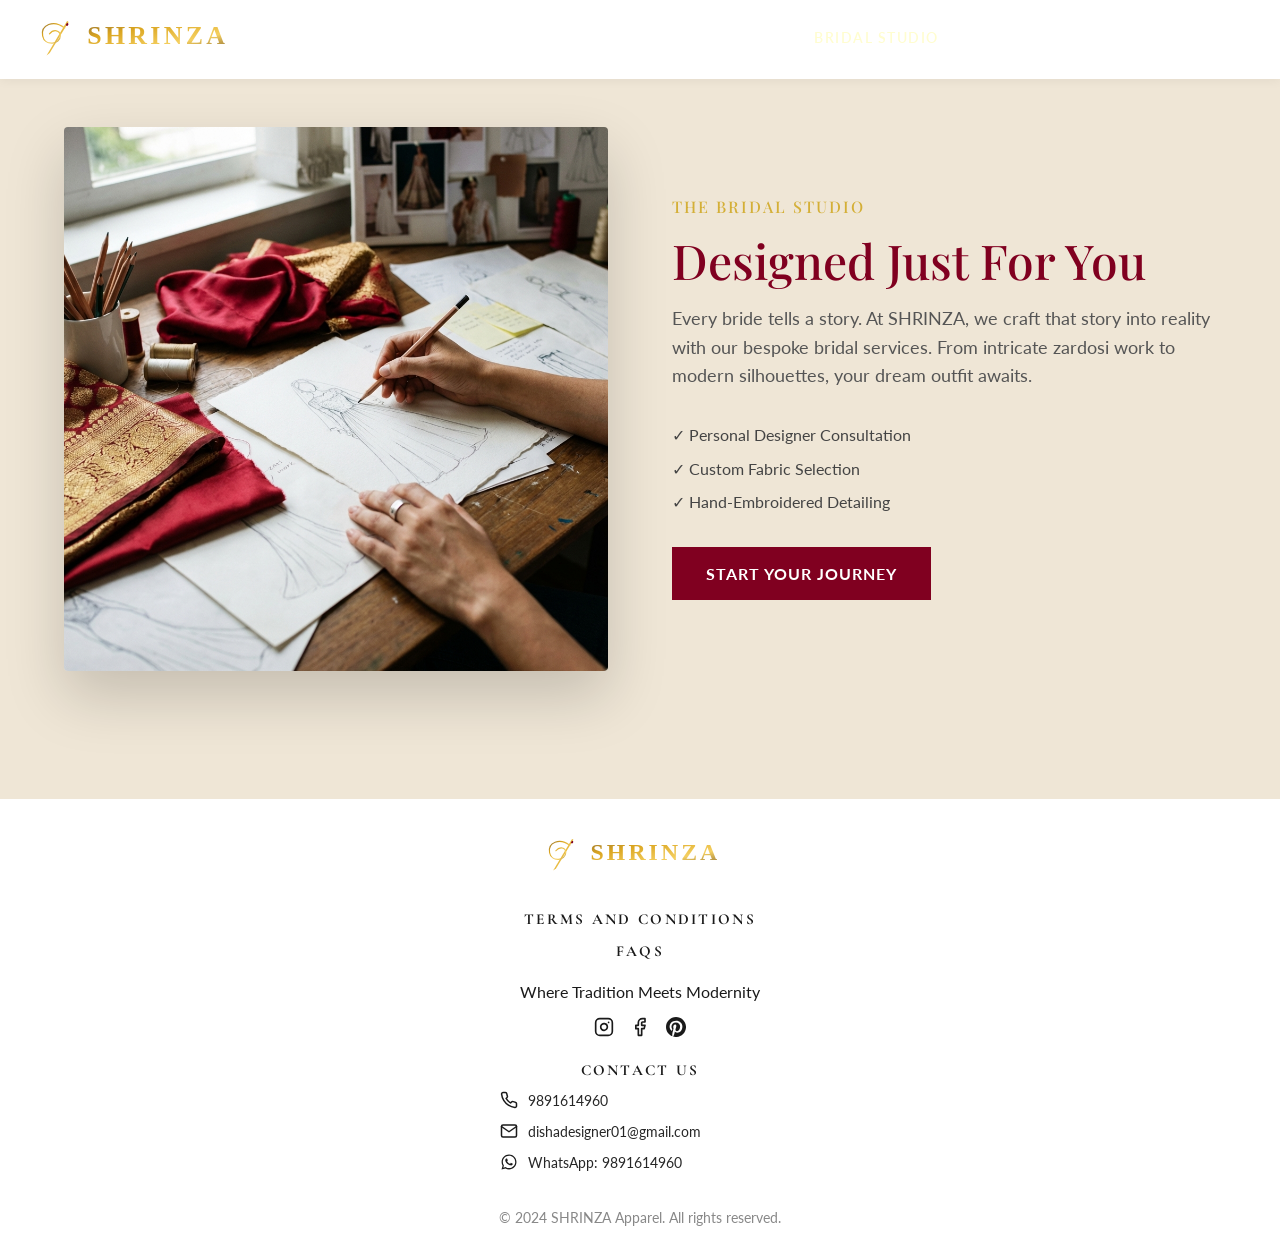
==== commit 22e57865: "chANGE FONT" ====
--- a/bridal-studio.html
+++ b/bridal-studio.html
@@ -113,9 +113,27 @@
             <p>Where Tradition Meets Modernity</p>
 
             <div class="social-links">
-                <a href="#">Instagram</a>
-                <a href="#">Facebook</a>
-                <a href="#">Pinterest</a>
+                <a href="#" aria-label="Instagram">
+                    <svg viewBox="0 0 24 24" width="20" height="20" fill="none" stroke="currentColor"
+                        stroke-width="2" stroke-linecap="round" stroke-linejoin="round">
+                        <rect x="2" y="2" width="20" height="20" rx="5" ry="5"></rect>
+                        <path d="M16 11.37A4 4 0 1 1 12.63 8 4 4 0 0 1 16 11.37z"></path>
+                        <line x1="17.5" y1="6.5" x2="17.51" y2="6.5"></line>
+                    </svg>
+                </a>
+                <a href="#" aria-label="Facebook">
+                    <svg viewBox="0 0 24 24" width="20" height="20" fill="none" stroke="currentColor"
+                        stroke-width="2" stroke-linecap="round" stroke-linejoin="round">
+                        <path d="M18 2h-3a5 5 0 0 0-5 5v3H7v4h3v8h4v-8h3l1-4h-4V7a1 1 0 0 1 1-1h3z"></path>
+                    </svg>
+                </a>
+                <a href="#" aria-label="Pinterest">
+                    <svg viewBox="0 0 24 24" width="20" height="20" fill="currentColor">
+                        <path
+                            d="M12.017 0C5.396 0 0 5.396 0 12.017c0 5.088 3.163 9.436 7.627 11.183-.105-.949-.2-2.405.042-3.441.218-.937 1.407-5.965 1.407-5.965s-.359-.719-.359-1.782c0-1.668.967-2.914 2.171-2.914 1.024 0 1.518.769 1.518 1.69 0 1.029-.655 2.568-.994 3.995-.283 1.194.599 2.169 1.777 2.169 2.133 0 3.772-2.249 3.772-5.495 0-2.873-2.064-4.882-5.012-4.882-3.414 0-5.418 2.561-5.418 5.207 0 1.031.397 2.138.893 2.738a.36.36 0 0 1 .083.345l-.333 1.36c-.053.22-.174.267-.402.161-1.499-.698-2.436-2.889-2.436-4.649 0-3.785 2.75-7.262 7.929-7.262 4.163 0 7.398 2.967 7.398 6.931 0 4.136-2.607 7.464-6.227 7.464-1.216 0-2.359-.631-2.75-1.378l-.748 2.853c-.271 1.043-1.002 2.35-1.492 3.146 1.123.347 2.317.535 3.554.535 6.621 0 12.017-5.396 12.017-12.017C24.034 5.396 18.638.001 12.017.001z">
+                        </path>
+                    </svg>
+                </a>
             </div>
 
             <div class="footer-contact" style="max-width: 280px; margin: 1.5rem auto 0;">
--- a/styles/style.css
+++ b/styles/style.css
@@ -42,7 +42,7 @@
     font-family: var(--font-body);
     color: var(--color-text-dark);
     line-height: 1.6;
-    background-color: var(--color-ivory);
+    background-color: var(--color-white);
     overflow-x: hidden;
 }
 
@@ -200,6 +200,23 @@
     box-shadow: none;
 }
 
+.hero .nav-links a {
+    color: var(--color-white);
+}
+
+.hero .nav-links a:hover,
+.hero .nav-links a.active-link {
+    color: var(--color-cream);
+}
+
+.hero .nav-icon-btn {
+    color: var(--color-white);
+}
+
+.hero .nav-icon-btn:hover {
+    color: var(--color-cream);
+}
+
 .navbar-top {
     display: grid;
     grid-template-columns: auto 1fr auto;
@@ -454,7 +471,7 @@
     left: 0;
     width: 100%;
     height: 100%;
-    background: rgba(0, 0, 0, 0.4);
+    background: rgba(255, 255, 255, 0.2);
 }
 
 .hero-whatsapp-link {
@@ -484,13 +501,14 @@
     z-index: 1;
     max-width: 800px;
     padding: var(--spacing-sm);
+    margin-top: 10rem;
     animation: fadeIn 1.5s ease-out;
 }
 
 .hero h1 {
     font-size: 3.5rem;
     margin-bottom: var(--spacing-sm);
-    color: var(--color-cream);
+    color: var(--color-white);
 }
 
 .hero p {
@@ -516,11 +534,12 @@
 }
 
 .brand-video {
-    height: 88vh;
-    max-height: 950px;
+    height: 98vh;
+    max-height: 1200px;
     width: auto;
     max-width: 100%;
     aspect-ratio: 9 / 16;
+    object-fit: cover;
     border-radius: 4px;
     box-shadow: 0 25px 60px rgba(0, 0, 0, 0.18);
     background-color: #000;
@@ -571,7 +590,7 @@
     display: flex;
     flex-direction: column;
     justify-content: center;
-    max-width: 480px;
+    max-width: 560px;
     grid-column: span 2;
     padding: var(--spacing-md);
 }
@@ -579,17 +598,17 @@
 .bestseller-craft-note h3 {
     color: var(--color-primary);
     text-transform: uppercase;
-    font-size: 1.7rem;
+    font-size: 2.2rem;
     font-weight: 700;
     letter-spacing: 1px;
-    margin-bottom: 1.25rem;
+    margin-bottom: 1.5rem;
 }
 
 .bestseller-craft-note p {
     color: #555;
-    font-size: 1.1rem;
+    font-size: 1.35rem;
     line-height: 1.8;
-    margin-bottom: 1.25rem;
+    margin-bottom: 1.5rem;
 }
 
 @media (max-width: 700px) {
@@ -770,8 +789,8 @@
 
 /* --- Footer --- */
 footer {
-    background-color: var(--color-text-dark);
-    color: var(--color-white);
+    background-color: var(--color-white);
+    color: var(--color-text-dark);
     padding: 1.75rem 0;
     text-align: center;
 }
@@ -813,7 +832,7 @@
 }
 
 .footer-legal-links a {
-    color: var(--color-cream);
+    color: var(--color-text-dark);
     font-family: var(--font-brand);
     font-size: 0.95rem;
     font-weight: 700;
@@ -822,26 +841,33 @@
 }
 
 .footer-legal-links a:hover {
-    color: var(--color-white);
+    color: var(--color-primary);
 }
 
 .footer-tagline {
-    color: rgba(255, 255, 255, 0.75);
+    color: rgba(0, 0, 0, 0.75);
     margin-bottom: 0.4rem;
 }
 
 .social-links {
+    display: flex;
+    align-items: center;
+    justify-content: center;
+    gap: 1rem;
     margin: 0.75rem 0 0;
 }
 
+.footer-brand .social-links {
+    justify-content: flex-start;
+}
+
 .social-links a {
-    margin: 0 var(--spacing-sm) 0 0;
-    font-size: 1.5rem;
-    color: var(--color-white);
+    display: inline-flex;
+    color: var(--color-text-dark);
 }
 
 .social-links a:hover {
-    color: var(--color-cream);
+    color: var(--color-primary);
 }
 
 /* Contact Us — between the brand and newsletter columns in the footer */
@@ -851,7 +877,7 @@
 }
 
 .footer-contact h4 {
-    color: var(--color-cream);
+    color: var(--color-text-dark);
     font-family: var(--font-brand);
     font-size: 0.95rem;
     font-weight: 700;
@@ -864,18 +890,18 @@
     display: flex;
     align-items: center;
     gap: 0.65rem;
-    color: rgba(255, 255, 255, 0.85);
+    color: rgba(0, 0, 0, 0.85);
     font-size: 0.9rem;
     margin-bottom: 0.5rem;
 }
 
 .footer-contact-item svg {
     flex-shrink: 0;
-    color: var(--color-white);
+    color: var(--color-text-dark);
 }
 
 .footer-contact-item:hover {
-    color: var(--color-cream);
+    color: var(--color-primary);
 }
 
 /* Newsletter — beside the social links in the footer */
@@ -886,7 +912,7 @@
 }
 
 .footer-newsletter h4 {
-    color: var(--color-cream);
+    color: var(--color-text-dark);
     font-family: var(--font-brand);
     font-size: 0.95rem;
     font-weight: 700;
@@ -896,7 +922,7 @@
 }
 
 .footer-newsletter p {
-    color: rgba(255, 255, 255, 0.75);
+    color: rgba(0, 0, 0, 0.75);
     font-size: 0.85rem;
     line-height: 1.4;
     margin-bottom: 0.75rem;
@@ -911,21 +937,21 @@
     flex: 1;
     min-width: 0;
     padding: 0.7rem 0.9rem;
-    border: 1px solid rgba(255, 255, 255, 0.25);
+    border: 1px solid rgba(0, 0, 0, 0.25);
     border-radius: 3px;
-    background: rgba(255, 255, 255, 0.08);
-    color: var(--color-white);
+    background: rgba(0, 0, 0, 0.04);
+    color: var(--color-text-dark);
     font-family: var(--font-body);
     font-size: 0.85rem;
     outline: none;
 }
 
 .footer-newsletter-form input::placeholder {
-    color: rgba(255, 255, 255, 0.5);
+    color: rgba(0, 0, 0, 0.5);
 }
 
 .footer-newsletter-form input:focus {
-    border-color: var(--color-cream);
+    border-color: var(--color-primary);
 }
 
 .footer-newsletter-form button {
@@ -935,7 +961,7 @@
 }
 
 .footer-newsletter-success {
-    color: var(--color-cream);
+    color: var(--color-text-dark);
     font-size: 0.85rem;
     font-weight: 600;
 }
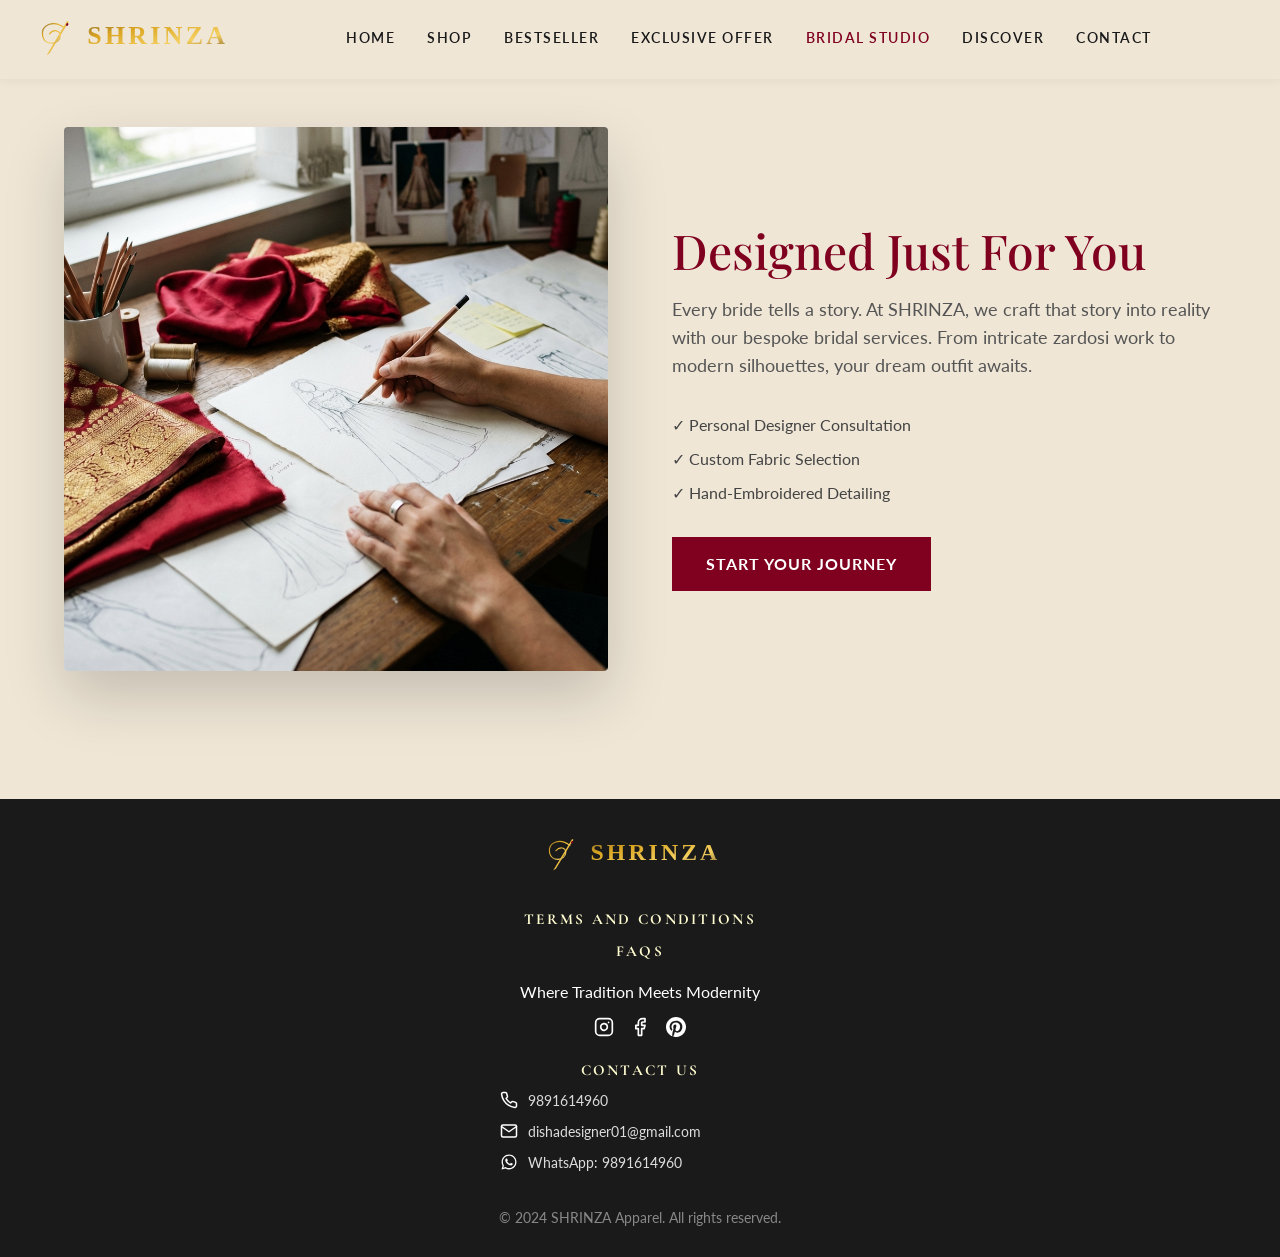
==== commit 10f15f0d: "changes fonts" ====
--- a/bridal-studio.html
+++ b/bridal-studio.html
@@ -10,7 +10,7 @@
     <link rel="stylesheet" href="styles/style.css">
 </head>
 
-<body>
+<body id="bridal-studio-page" style="background-color: var(--color-grey-light);">
 
     <!-- Navbar -->
     <nav class="navbar">
@@ -42,8 +42,8 @@
         </a>
         <div class="nav-links">
             <a href="index.html#hero">Home</a>
-            <a href="index.html#featured">SHOP</a>
-            <a href="index.html#featured">New Arrival</a>
+            <a href="index.html#categories">SHOP</a>
+            <a href="index.html#bestsellers">Bestseller</a>
             <a href="index.html#featured">Exclusive Offer</a>
             <a href="bridal-studio.html" class="active-link">Bridal Studio</a>
             <a href="discover.html">Discover</a>
@@ -58,7 +58,6 @@
             <img src="assets/bridal-specialty.png" alt="Custom Bridal Design" class="bridal-image">
         </div>
         <div class="bridal-content">
-            <h4 class="text-gold" style="letter-spacing: 2px; text-transform: uppercase;">The Bridal Studio</h4>
             <h2 class="text-burgundy" style="font-size: 3rem; margin: 1rem 0;">Designed Just For You</h2>
             <p style="margin-bottom: 2rem; font-size: 1.1rem; color: #555;">
                 Every bride tells a story. At SHRINZA, we craft that story into reality with our bespoke bridal
--- a/styles/style.css
+++ b/styles/style.css
@@ -522,6 +522,15 @@
     padding-top: 0.5rem;
 }
 
+#bestsellers.section {
+    padding-top: 4rem;
+    padding-bottom: 4rem;
+}
+
+#empowering-craft.section {
+    padding-top: 4rem;
+}
+
 #featured.section {
     padding: 0;
 }
@@ -552,6 +561,33 @@
     }
 }
 
+/* --- Fashion Quote --- */
+.brand-quote {
+    background-color: var(--color-white);
+    color: var(--color-text-dark);
+    text-align: center;
+    padding: var(--spacing-lg) var(--spacing-md) 1.25rem;
+}
+
+.brand-quote blockquote {
+    max-width: 760px;
+    margin: 0 auto 1.25rem;
+    font-family: var(--font-heading);
+    font-size: 1.6rem;
+    font-style: italic;
+    font-weight: 400;
+    line-height: 1.5;
+}
+
+.brand-quote cite {
+    display: block;
+    font-style: normal;
+    letter-spacing: 2px;
+    text-transform: uppercase;
+    font-size: 0.8rem;
+    color: var(--color-text-dark);
+}
+
 /* --- Bestsellers --- */
 .bestseller-grid {
     display: grid;
@@ -666,6 +702,78 @@
     background-color: var(--color-primary);
 }
 
+.showcase-fullbleed {
+    width: calc(100vw - 2cm);
+    position: relative;
+    left: 50%;
+    right: 50%;
+    margin-left: calc(-50vw + 1cm);
+    margin-right: calc(-50vw + 1cm);
+    line-height: 0;
+}
+
+.showcase-photo-full {
+    width: 100%;
+    height: auto;
+    display: block;
+}
+
+.showcase-scrim {
+    position: absolute;
+    top: 0;
+    left: 0;
+    width: 100%;
+    height: 100%;
+    background: rgba(0, 0, 0, 0.3);
+}
+
+.showcase-overlay-content {
+    position: absolute;
+    top: 50%;
+    left: 50%;
+    transform: translate(-50%, -50%);
+    text-align: center;
+    z-index: 2;
+    width: 90%;
+    max-width: 600px;
+    line-height: normal;
+}
+
+.showcase-heading {
+    color: var(--color-white);
+    font-weight: 700;
+    text-transform: uppercase;
+    letter-spacing: 2px;
+    font-size: clamp(1.5rem, 4vw, 2.5rem);
+    margin-bottom: 1.75rem;
+    line-height: 1.3;
+}
+
+.showcase-cta-row {
+    display: flex;
+    gap: 1.25rem;
+    justify-content: center;
+    flex-wrap: wrap;
+}
+
+.showcase-cta-box {
+    display: inline-block;
+    padding: 0.75rem 2rem;
+    background-color: transparent;
+    border: 1px solid var(--color-white);
+    color: var(--color-white);
+    font-family: var(--font-body);
+    font-weight: 700;
+    text-transform: uppercase;
+    letter-spacing: 1.5px;
+    font-size: 0.8rem;
+    transition: var(--transition-standard);
+}
+
+.showcase-cta-box:hover {
+    background-color: rgba(255, 255, 255, 0.15);
+}
+
 .category-grid {
     display: grid;
     grid-template-columns: repeat(auto-fit, minmax(260px, 1fr));
@@ -787,10 +895,28 @@
     box-shadow: 0 25px 60px rgba(0, 0, 0, 0.18);
 }
 
+/* --- Bridal Studio page: transparent navbar sits on a light background, needs dark text --- */
+#bridal-studio-page .nav-links a {
+    color: var(--color-text-dark);
+}
+
+#bridal-studio-page .nav-links a:hover,
+#bridal-studio-page .nav-links a.active-link {
+    color: var(--color-primary);
+}
+
+#bridal-studio-page .nav-icon-btn {
+    color: var(--color-text-dark);
+}
+
+#bridal-studio-page .nav-icon-btn:hover {
+    color: var(--color-primary);
+}
+
 /* --- Footer --- */
 footer {
-    background-color: var(--color-white);
-    color: var(--color-text-dark);
+    background-color: var(--color-text-dark);
+    color: var(--color-white);
     padding: 1.75rem 0;
     text-align: center;
 }
@@ -832,7 +958,7 @@
 }
 
 .footer-legal-links a {
-    color: var(--color-text-dark);
+    color: var(--color-cream);
     font-family: var(--font-brand);
     font-size: 0.95rem;
     font-weight: 700;
@@ -841,11 +967,11 @@
 }
 
 .footer-legal-links a:hover {
-    color: var(--color-primary);
+    color: var(--color-white);
 }
 
 .footer-tagline {
-    color: rgba(0, 0, 0, 0.75);
+    color: rgba(255, 255, 255, 0.75);
     margin-bottom: 0.4rem;
 }
 
@@ -863,11 +989,11 @@
 
 .social-links a {
     display: inline-flex;
-    color: var(--color-text-dark);
+    color: var(--color-white);
 }
 
 .social-links a:hover {
-    color: var(--color-primary);
+    color: var(--color-cream);
 }
 
 /* Contact Us — between the brand and newsletter columns in the footer */
@@ -877,7 +1003,7 @@
 }
 
 .footer-contact h4 {
-    color: var(--color-text-dark);
+    color: var(--color-cream);
     font-family: var(--font-brand);
     font-size: 0.95rem;
     font-weight: 700;
@@ -890,18 +1016,18 @@
     display: flex;
     align-items: center;
     gap: 0.65rem;
-    color: rgba(0, 0, 0, 0.85);
+    color: rgba(255, 255, 255, 0.85);
     font-size: 0.9rem;
     margin-bottom: 0.5rem;
 }
 
 .footer-contact-item svg {
     flex-shrink: 0;
-    color: var(--color-text-dark);
+    color: var(--color-white);
 }
 
 .footer-contact-item:hover {
-    color: var(--color-primary);
+    color: var(--color-cream);
 }
 
 /* Newsletter — beside the social links in the footer */
@@ -912,7 +1038,7 @@
 }
 
 .footer-newsletter h4 {
-    color: var(--color-text-dark);
+    color: var(--color-cream);
     font-family: var(--font-brand);
     font-size: 0.95rem;
     font-weight: 700;
@@ -922,7 +1048,7 @@
 }
 
 .footer-newsletter p {
-    color: rgba(0, 0, 0, 0.75);
+    color: rgba(255, 255, 255, 0.75);
     font-size: 0.85rem;
     line-height: 1.4;
     margin-bottom: 0.75rem;
@@ -937,21 +1063,21 @@
     flex: 1;
     min-width: 0;
     padding: 0.7rem 0.9rem;
-    border: 1px solid rgba(0, 0, 0, 0.25);
+    border: 1px solid rgba(255, 255, 255, 0.25);
     border-radius: 3px;
-    background: rgba(0, 0, 0, 0.04);
-    color: var(--color-text-dark);
+    background: rgba(255, 255, 255, 0.08);
+    color: var(--color-white);
     font-family: var(--font-body);
     font-size: 0.85rem;
     outline: none;
 }
 
 .footer-newsletter-form input::placeholder {
-    color: rgba(0, 0, 0, 0.5);
+    color: rgba(255, 255, 255, 0.5);
 }
 
 .footer-newsletter-form input:focus {
-    border-color: var(--color-primary);
+    border-color: var(--color-cream);
 }
 
 .footer-newsletter-form button {
@@ -961,7 +1087,7 @@
 }
 
 .footer-newsletter-success {
-    color: var(--color-text-dark);
+    color: var(--color-cream);
     font-size: 0.85rem;
     font-weight: 600;
 }
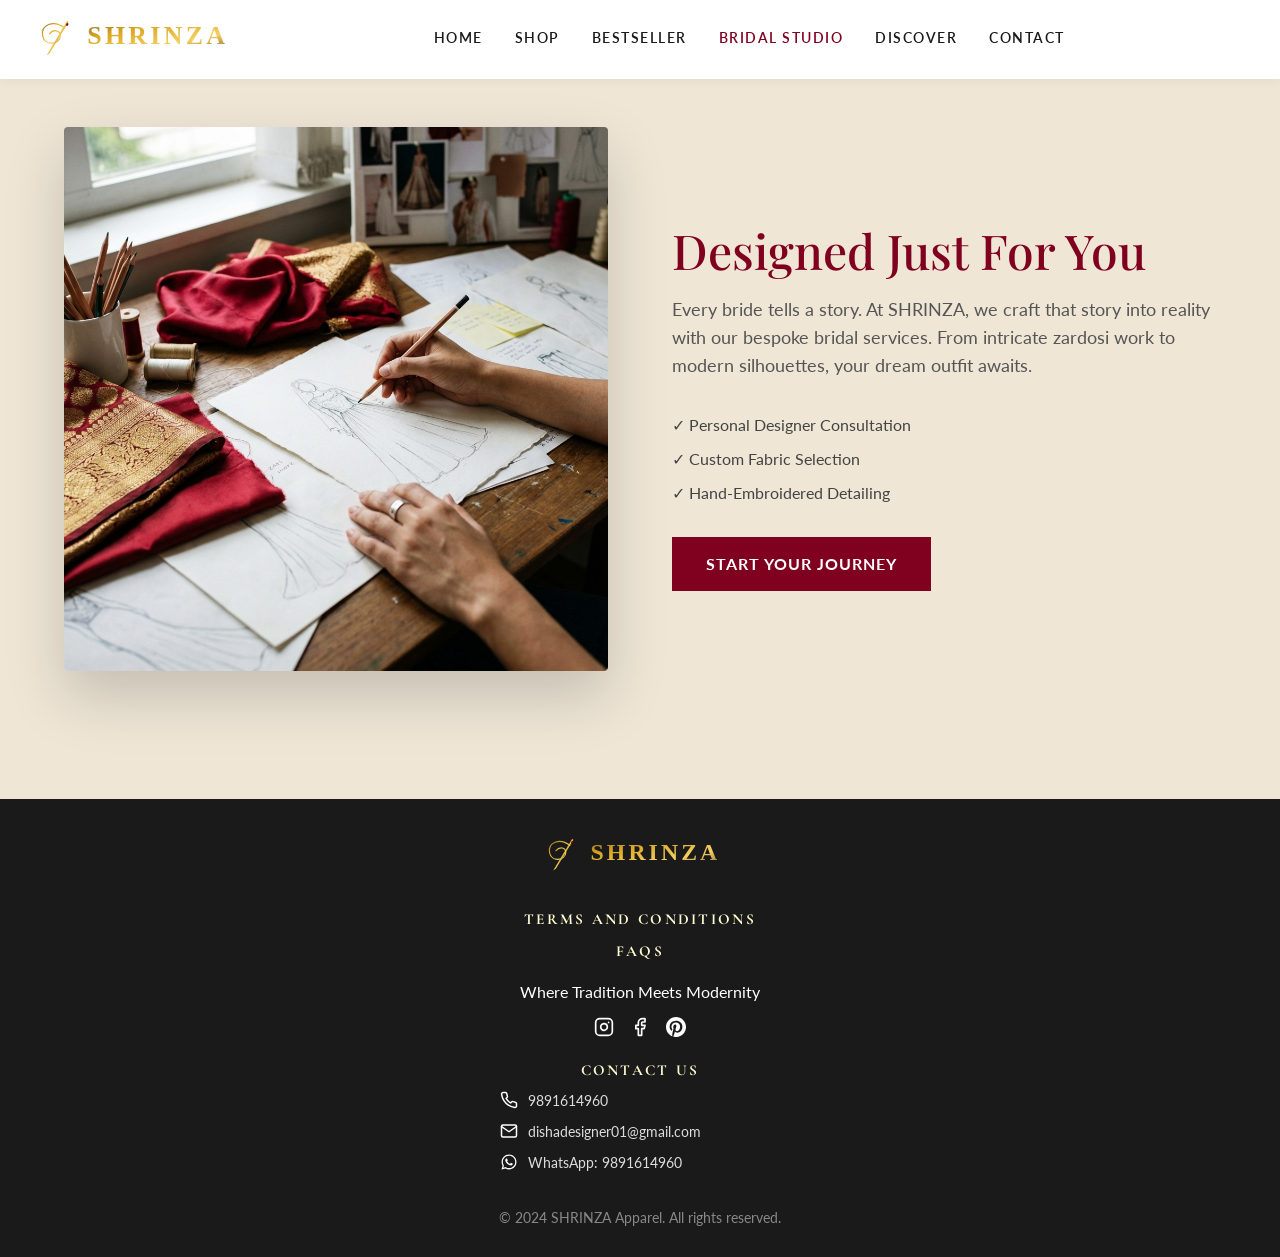
==== commit ffa14320: "changed font and photos" ====
--- a/bridal-studio.html
+++ b/bridal-studio.html
@@ -44,7 +44,6 @@
             <a href="index.html#hero">Home</a>
             <a href="index.html#categories">SHOP</a>
             <a href="index.html#bestsellers">Bestseller</a>
-            <a href="index.html#featured">Exclusive Offer</a>
             <a href="bridal-studio.html" class="active-link">Bridal Studio</a>
             <a href="discover.html">Discover</a>
             <a href="index.html#footer">Contact</a>
@@ -169,6 +168,7 @@
         </div>
     </footer>
 
+    <script src="scripts/navbar-scroll.js"></script>
 </body>
 
 </html>
--- a/styles/style.css
+++ b/styles/style.css
@@ -177,6 +177,17 @@
     font-weight: 700;
     letter-spacing: 1.5px;
     text-transform: uppercase;
+    position: fixed;
+    top: 0;
+    left: 0;
+    width: 100%;
+    z-index: 1001;
+    transition: transform 0.3s ease;
+}
+
+/* Slides away with the header once the page scrolls, so the navbar can take top:0 */
+body.page-scrolled .announcement-bar {
+    transform: translateY(-100%);
 }
 
 /* --- Navigation --- */
@@ -184,20 +195,22 @@
     display: flex;
     flex-direction: column;
     padding: 0.5rem var(--spacing-md);
-    background-color: transparent;
+    background-color: var(--color-white);
     position: sticky;
     top: 0;
     z-index: 1000;
     box-shadow: 0 2px 10px rgba(0, 0, 0, 0.05);
+    transition: background-color 0.3s ease, box-shadow 0.3s ease, top 0.3s ease;
 }
 
 .hero .navbar {
-    position: absolute;
-    top: 0;
+    position: fixed;
+    top: 2.5rem;
     left: 0;
     width: 100%;
-    z-index: 20;
+    z-index: 1000;
     box-shadow: none;
+    background-color: transparent;
 }
 
 .hero .nav-links a {
@@ -215,6 +228,31 @@
 
 .hero .nav-icon-btn:hover {
     color: var(--color-cream);
+}
+
+/* Header turns solid white with dark text once scrolled — the announcement
+   bar has slid away by this point, so the navbar reclaims top:0. */
+body.page-scrolled .hero .navbar {
+    top: 0;
+    background-color: var(--color-white);
+    box-shadow: 0 2px 10px rgba(0, 0, 0, 0.15);
+}
+
+body.page-scrolled .hero .nav-links a {
+    color: var(--color-text-dark);
+}
+
+body.page-scrolled .hero .nav-links a:hover,
+body.page-scrolled .hero .nav-links a.active-link {
+    color: var(--color-primary);
+}
+
+body.page-scrolled .hero .nav-icon-btn {
+    color: var(--color-text-dark);
+}
+
+body.page-scrolled .hero .nav-icon-btn:hover {
+    color: var(--color-primary);
 }
 
 .navbar-top {
@@ -435,12 +473,12 @@
     font-size: 0.85rem;
     letter-spacing: 1.5px;
     text-transform: uppercase;
-    color: var(--color-white);
+    color: var(--color-text-dark);
 }
 
 .nav-links a:hover,
 .nav-links a.active-link {
-    color: var(--color-cream);
+    color: var(--color-primary);
 }
 
 .nav-actions {
@@ -702,6 +740,24 @@
     background-color: var(--color-primary);
 }
 
+.bestseller-highlight {
+    animation: bestsellerPulse 1.8s ease-out 2;
+}
+
+@keyframes bestsellerPulse {
+    0% {
+        box-shadow: 0 0 0 0 rgba(128, 0, 32, 0.6);
+    }
+
+    70% {
+        box-shadow: 0 0 0 14px rgba(128, 0, 32, 0);
+    }
+
+    100% {
+        box-shadow: 0 0 0 0 rgba(128, 0, 32, 0);
+    }
+}
+
 .showcase-fullbleed {
     width: calc(100vw - 2cm);
     position: relative;
@@ -895,24 +951,6 @@
     box-shadow: 0 25px 60px rgba(0, 0, 0, 0.18);
 }
 
-/* --- Bridal Studio page: transparent navbar sits on a light background, needs dark text --- */
-#bridal-studio-page .nav-links a {
-    color: var(--color-text-dark);
-}
-
-#bridal-studio-page .nav-links a:hover,
-#bridal-studio-page .nav-links a.active-link {
-    color: var(--color-primary);
-}
-
-#bridal-studio-page .nav-icon-btn {
-    color: var(--color-text-dark);
-}
-
-#bridal-studio-page .nav-icon-btn:hover {
-    color: var(--color-primary);
-}
-
 /* --- Footer --- */
 footer {
     background-color: var(--color-text-dark);
@@ -1170,7 +1208,7 @@
     background: none;
     border: none;
     cursor: pointer;
-    color: var(--color-white);
+    color: var(--color-text-dark);
     position: relative;
     padding: 0.25rem;
     display: flex;
@@ -1180,7 +1218,7 @@
 }
 
 .nav-icon-btn:hover {
-    color: var(--color-cream);
+    color: var(--color-primary);
 }
 
 .cart-badge {
